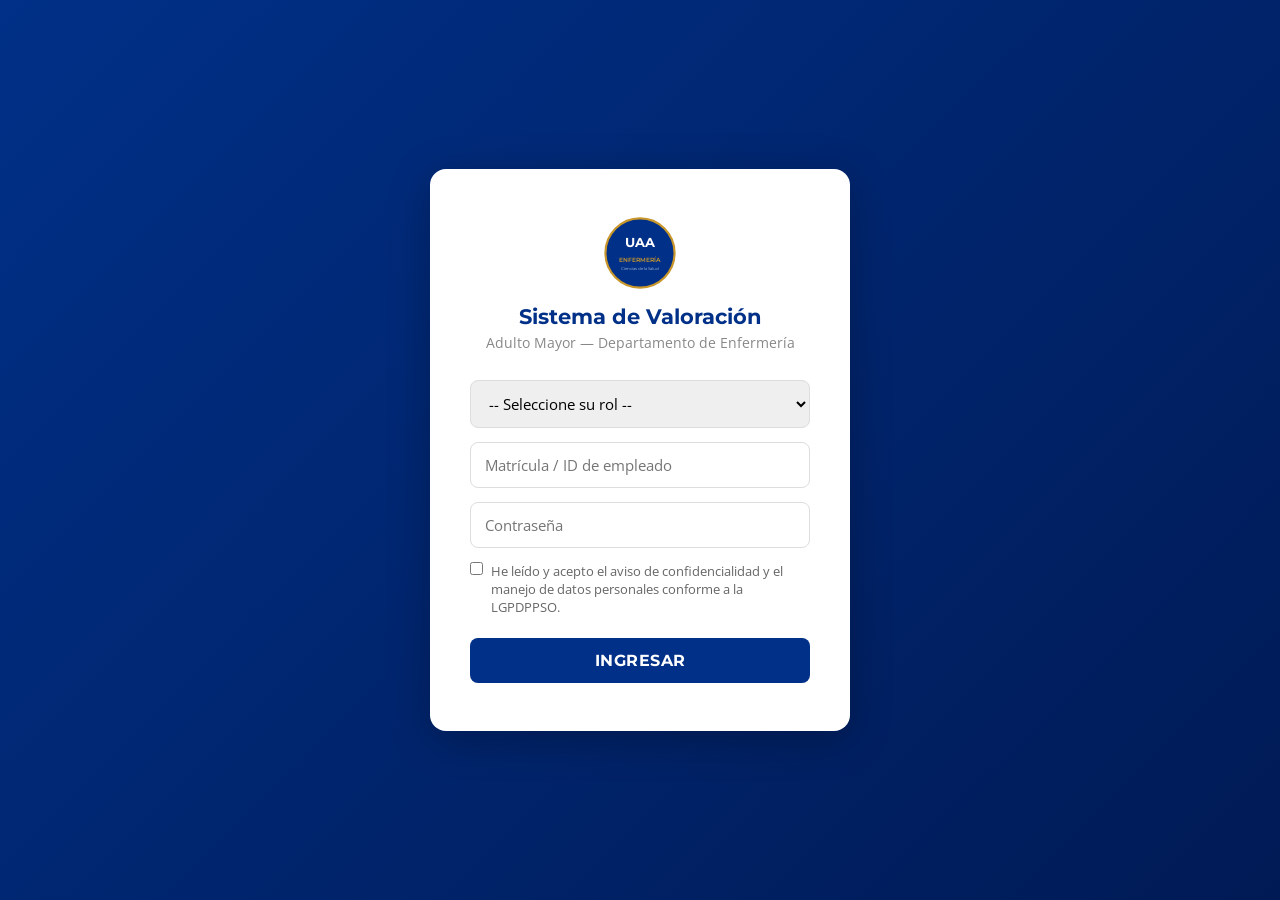
==== mavenproject1/src/main/webapp/index.html @ 27be97a5 "Mover projecto a apache netbeans" ====
<!DOCTYPE html>
<html lang="es">
<head>
  <meta charset="UTF-8" />
  <meta name="viewport" content="width=device-width, initial-scale=1.0"/>
  <title>Sistema de Valoración del Adulto Mayor — UAA Enfermería</title>

  <!-- Google Fonts -->
  <link href="https://fonts.googleapis.com/css2?family=Montserrat:wght@400;600;700&family=Open+Sans:wght@400;600&display=swap" rel="stylesheet"/>
  <link rel="stylesheet" href="styles/estilos.css">
  <script src="scripts/navegacion.js" defer></script>
  <script src="scripts/autenticacion.js" defer></script>
</head>
<body>

<!-- ==================================================
     PANTALLA 1: LOGIN
================================================== -->
<div id="login" class="pantalla activa">
  <div class="login-card">

    <!-- Logo UAA SVG -->
    <svg class="login-logo" viewBox="0 0 100 100" fill="none" xmlns="http://www.w3.org/2000/svg">
      <circle cx="50" cy="50" r="48" fill="#003087" stroke="#C8962A" stroke-width="3"/>
      <text x="50" y="42" text-anchor="middle" fill="white" font-family="Montserrat,sans-serif" font-size="18" font-weight="bold">UAA</text>
      <text x="50" y="62" text-anchor="middle" fill="#C8962A" font-family="Montserrat,sans-serif" font-size="8" font-weight="600">ENFERMERÍA</text>
      <text x="50" y="74" text-anchor="middle" fill="rgba(255,255,255,0.7)" font-family="Montserrat,sans-serif" font-size="6">Ciencias de la Salud</text>
    </svg>

    <h2>Sistema de Valoración</h2>
    <p>Adulto Mayor — Departamento de Enfermería</p>

    <!-- Selector de rol (para el prototipo) -->
    <select id="rolSelect">
      <option value="">-- Seleccione su rol --</option>
      <option value="estudiante">Estudiante</option>
      <option value="profesor">Profesor</option>
      <option value="coordinador">Coordinación / Jefe de Departamento</option>
    </select>

    <input type="text" id="inputId" placeholder="Matrícula / ID de empleado" />
    <input type="password" placeholder="Contraseña" />

    <div class="confidencialidad-check">
      <input type="checkbox" id="checkConf" />
      <label for="checkConf">
        He leído y acepto el aviso de confidencialidad y el manejo de datos personales conforme a la LGPDPPSO.
      </label>
    </div>

    <button class="btn-primary" onclick="iniciarSesion()">INGRESAR</button>
  </div>
</div>
---- mavenproject1/src/main/webapp/styles/estilos.css ----
/* =============================================
       VARIABLES DE COLOR (Paleta UAA)
    ============================================= */
    :root {
      --azul-uaa:     #003087;   /* azul institucional UAA */
      --azul-medio:   #0055B3;   /* azul medio para botones */
      --azul-claro:   #E8F0FB;   /* fondo secciones */
      --dorado-uaa:   #C8962A;   /* acento dorado UAA */
      --blanco:       #FFFFFF;
      --gris-claro:   #F4F6F9;
      --gris-texto:   #444444;
      --rojo-error:   #C0392B;
      --verde-ok:     #27AE60;
      --sombra:       0 4px 18px rgba(0,48,135,0.10);
    }

    /* =============================================
       RESET Y BASE
    ============================================= */
    * { box-sizing: border-box; margin: 0; padding: 0; }

    body {
      font-family: 'Open Sans', sans-serif;
      background: var(--gris-claro);
      color: var(--gris-texto);
      min-height: 100vh;
    }

    h1, h2, h3, h4 {
      font-family: 'Montserrat', sans-serif;
    }

    /* =============================================
       PANTALLAS (vistas)
       Solo se muestra la que tenga clase "activa"
    ============================================= */
    .pantalla { display: none; }
    .pantalla.activa { display: block; }

    /* =============================================
       HEADER INSTITUCIONAL
    ============================================= */
    .header {
      background: var(--azul-uaa);
      color: var(--blanco);
      padding: 14px 32px;
      display: flex;
      align-items: center;
      gap: 18px;
      box-shadow: var(--sombra);
    }

    /* Logo SVG UAA simple */
    .logo-uaa {
      width: 54px; height: 54px; flex-shrink: 0;
    }

    .header-textos h1 {
      font-size: 1rem;
      font-weight: 700;
      letter-spacing: 0.5px;
    }

    .header-textos p {
      font-size: 0.78rem;
      opacity: 0.85;
      margin-top: 2px;
    }

    .header-right {
      margin-left: auto;
      display: flex;
      align-items: center;
      gap: 14px;
    }

    .badge-usuario {
      background: rgba(255,255,255,0.15);
      border-radius: 20px;
      padding: 6px 14px;
      font-size: 0.82rem;
      font-family: 'Montserrat', sans-serif;
      font-weight: 600;
    }

    .btn-cerrar {
      background: transparent;
      border: 1.5px solid rgba(255,255,255,0.5);
      color: var(--blanco);
      padding: 6px 14px;
      border-radius: 6px;
      cursor: pointer;
      font-size: 0.8rem;
      transition: background 0.2s;
    }
    .btn-cerrar:hover { background: rgba(255,255,255,0.15); }

    /* =============================================
       ---- PANTALLA 1: LOGIN ----
    ============================================= */
    #login {
      min-height: 100vh;
      background: linear-gradient(135deg, var(--azul-uaa) 0%, #001a55 100%);
      display: flex;
      align-items: center;
      justify-content: center;
    }
    #login.activa { display: flex; }

    .login-card {
      background: var(--blanco);
      border-radius: 16px;
      box-shadow: 0 8px 40px rgba(0,0,0,0.25);
      padding: 48px 40px;
      width: 100%;
      max-width: 420px;
      text-align: center;
    }

    .login-logo {
      width: 72px; height: 72px; margin: 0 auto 10px;
    }

    .login-card h2 {
      color: var(--azul-uaa);
      font-size: 1.3rem;
      margin-bottom: 4px;
    }

    .login-card p {
      color: #888;
      font-size: 0.85rem;
      margin-bottom: 28px;
    }

    .login-card input,
    .login-card select {
      width: 100%;
      border: 1.5px solid #DDD;
      border-radius: 8px;
      padding: 12px 14px;
      font-size: 0.95rem;
      margin-bottom: 14px;
      font-family: 'Open Sans', sans-serif;
      transition: border-color 0.2s;
    }

    .login-card input:focus,
    .login-card select:focus {
      outline: none;
      border-color: var(--azul-medio);
    }

    .btn-primary {
      width: 100%;
      background: var(--azul-uaa);
      color: var(--blanco);
      border: none;
      border-radius: 8px;
      padding: 13px;
      font-size: 1rem;
      font-family: 'Montserrat', sans-serif;
      font-weight: 700;
      cursor: pointer;
      letter-spacing: 0.5px;
      transition: background 0.2s, transform 0.1s;
      margin-top: 6px;
    }
    .btn-primary:hover { background: var(--azul-medio); transform: translateY(-1px); }

    .confidencialidad-check {
      text-align: left;
      font-size: 0.8rem;
      color: #666;
      margin-bottom: 16px;
      display: flex;
      align-items: flex-start;
      gap: 8px;
    }
    .confidencialidad-check input { width: auto; margin: 0; }

    /* =============================================
       ---- PANTALLA 2: DASHBOARD ----
    ============================================= */
    #dashboard { background: var(--gris-claro); min-height: 100vh; }
    #dashboard.activa { display: block; }

    .dashboard-body {
      max-width: 1100px;
      margin: 0 auto;
      padding: 32px 20px;
    }

    .bienvenida {
      background: linear-gradient(90deg, var(--azul-uaa), var(--azul-medio));
      color: var(--blanco);
      border-radius: 14px;
      padding: 28px 32px;
      margin-bottom: 28px;
      display: flex;
      align-items: center;
      justify-content: space-between;
    }

    .bienvenida h2 { font-size: 1.4rem; margin-bottom: 6px; }
    .bienvenida p  { font-size: 0.9rem; opacity: 0.88; }

    .btn-nueva-val {
      background: var(--dorado-uaa);
      color: var(--blanco);
      border: none;
      border-radius: 10px;
      padding: 13px 24px;
      font-family: 'Montserrat', sans-serif;
      font-weight: 700;
      font-size: 0.95rem;
      cursor: pointer;
      white-space: nowrap;
      transition: opacity 0.2s;
    }
    .btn-nueva-val:hover { opacity: 0.88; }

    /* Tarjetas estadísticas */
    .stats-grid {
      display: grid;
      grid-template-columns: repeat(auto-fit, minmax(200px, 1fr));
      gap: 18px;
      margin-bottom: 28px;
    }

    .stat-card {
      background: var(--blanco);
      border-radius: 12px;
      padding: 22px 24px;
      box-shadow: var(--sombra);
      border-left: 5px solid var(--azul-uaa);
    }

    .stat-card.dorado { border-left-color: var(--dorado-uaa); }
    .stat-card.verde  { border-left-color: var(--verde-ok); }

    .stat-card .numero {
      font-family: 'Montserrat', sans-serif;
      font-size: 2rem;
      font-weight: 700;
      color: var(--azul-uaa);
    }
    .stat-card.dorado .numero { color: var(--dorado-uaa); }
    .stat-card.verde  .numero { color: var(--verde-ok); }

    .stat-card .etiqueta {
      font-size: 0.82rem;
      color: #888;
      margin-top: 4px;
    }

    /* Tabla de valoraciones */
    .seccion-tabla {
      background: var(--blanco);
      border-radius: 14px;
      box-shadow: var(--sombra);
      overflow: hidden;
    }

    .seccion-tabla h3 {
      padding: 20px 24px 16px;
      font-size: 1rem;
      color: var(--azul-uaa);
      border-bottom: 1px solid #EEE;
    }

    table {
      width: 100%;
      border-collapse: collapse;
    }

    thead tr { background: var(--azul-claro); }

    th {
      padding: 12px 18px;
      text-align: left;
      font-family: 'Montserrat', sans-serif;
      font-size: 0.82rem;
      color: var(--azul-uaa);
      font-weight: 700;
      letter-spacing: 0.3px;
    }

    td {
      padding: 13px 18px;
      font-size: 0.88rem;
      border-bottom: 1px solid #F0F0F0;
    }

    tr:last-child td { border-bottom: none; }
    tbody tr:hover { background: var(--gris-claro); }

    .badge {
      display: inline-block;
      padding: 3px 10px;
      border-radius: 20px;
      font-size: 0.75rem;
      font-weight: 600;
      font-family: 'Montserrat', sans-serif;
    }
    .badge-completada  { background: #D5F5E3; color: #1E8449; }
    .badge-progreso    { background: #FEF9E7; color: #B7950B; }
    .badge-revision    { background: #EBF5FB; color: #1A5276; }

    .btn-ver {
      background: var(--azul-claro);
      color: var(--azul-uaa);
      border: none;
      border-radius: 6px;
      padding: 6px 14px;
      font-size: 0.8rem;
      font-weight: 600;
      cursor: pointer;
      font-family: 'Montserrat', sans-serif;
      transition: background 0.2s;
    }
    .btn-ver:hover { background: #cdddf7; }

    /* =============================================
       ---- PANTALLA 3: CONSENTIMIENTO ----
    ============================================= */
    #consentimiento { min-height: 100vh; background: var(--gris-claro); }
    #consentimiento.activa { display: block; }

    .form-container {
      max-width: 780px;
      margin: 0 auto;
      padding: 32px 20px;
    }

    .form-card {
      background: var(--blanco);
      border-radius: 14px;
      box-shadow: var(--sombra);
      padding: 36px 40px;
    }

    .form-titulo {
      font-size: 1.15rem;
      color: var(--azul-uaa);
      margin-bottom: 6px;
    }

    .form-subtitulo {
      font-size: 0.85rem;
      color: #888;
      margin-bottom: 24px;
      padding-bottom: 20px;
      border-bottom: 1px solid #EEE;
    }

    .texto-confidencial {
      background: var(--azul-claro);
      border-left: 4px solid var(--azul-uaa);
      border-radius: 0 8px 8px 0;
      padding: 20px 22px;
      font-size: 0.87rem;
      line-height: 1.7;
      color: #333;
      margin-bottom: 28px;
    }

    .firma-area {
      border: 2px dashed #CCC;
      border-radius: 10px;
      padding: 20px;
      text-align: center;
      margin-bottom: 24px;
      background: #FAFAFA;
    }

    .firma-area p { font-size: 0.85rem; color: #999; margin-bottom: 10px; }

    canvas#firmaCanvas {
      border: 1.5px solid #DDD;
      border-radius: 6px;
      background: var(--blanco);
      cursor: crosshair;
      display: block;
      margin: 0 auto;
    }

    .btn-limpiar-firma {
      margin-top: 10px;
      background: none;
      border: 1px solid #CCC;
      border-radius: 6px;
      padding: 5px 14px;
      font-size: 0.8rem;
      cursor: pointer;
      color: #666;
    }

    .form-acciones {
      display: flex;
      gap: 14px;
      justify-content: flex-end;
      margin-top: 10px;
    }

    .btn-secondary {
      background: var(--blanco);
      color: var(--azul-uaa);
      border: 2px solid var(--azul-uaa);
      border-radius: 8px;
      padding: 11px 22px;
      font-family: 'Montserrat', sans-serif;
      font-weight: 600;
      font-size: 0.9rem;
      cursor: pointer;
      transition: background 0.2s;
    }
    .btn-secondary:hover { background: var(--azul-claro); }

    /* =============================================
       ---- PANTALLA 4: FORMULARIO VALORACIÓN ----
    ============================================= */
    #formulario { min-height: 100vh; background: var(--gris-claro); }
    #formulario.activa { display: block; }

    /* Barra de progreso por secciones */
    .barra-progreso {
      background: var(--blanco);
      border-bottom: 1px solid #EEE;
      padding: 16px 32px;
      display: flex;
      gap: 10px;
      overflow-x: auto;
    }

    .paso {
      display: flex;
      align-items: center;
      gap: 8px;
      font-size: 0.78rem;
      font-family: 'Montserrat', sans-serif;
      font-weight: 600;
      color: #AAA;
      white-space: nowrap;
      flex-shrink: 0;
    }

    .paso.activo { color: var(--azul-uaa); }
    .paso.completado { color: var(--verde-ok); }

    .paso-num {
      width: 26px; height: 26px;
      border-radius: 50%;
      background: #EEE;
      color: #AAA;
      display: flex; align-items: center; justify-content: center;
      font-size: 0.75rem;
      font-weight: 700;
      flex-shrink: 0;
    }
    .paso.activo    .paso-num { background: var(--azul-uaa); color: var(--blanco); }
    .paso.completado .paso-num { background: var(--verde-ok); color: var(--blanco); }

    .paso-sep { color: #CCC; font-size: 0.8rem; }

    /* Secciones del formulario */
    .seccion-form { display: none; }
    .seccion-form.activa { display: block; }

    .seccion-form h3 {
      font-size: 1rem;
      color: var(--azul-uaa);
      margin-bottom: 20px;
      padding-bottom: 12px;
      border-bottom: 2px solid var(--azul-claro);
      display: flex;
      align-items: center;
      gap: 10px;
    }

    .seccion-num {
      background: var(--azul-uaa);
      color: var(--blanco);
      width: 28px; height: 28px;
      border-radius: 50%;
      display: flex; align-items: center; justify-content: center;
      font-size: 0.8rem;
      font-weight: 700;
      flex-shrink: 0;
    }

    .mmse-subtitulo {
  font-size: 0.85rem;
  font-weight: 700;
  color: #555;
  margin: 16px 0 8px;
}

    /* Grupos de campos */
    .campo-grupo {
      display: grid;
      grid-template-columns: 1fr 1fr;
      gap: 16px;
      margin-bottom: 16px;
    }

    .campo-grupo.col-1 { grid-template-columns: 1fr; }
    .campo-grupo.col-3 { grid-template-columns: 1fr 1fr 1fr; }

    .campo label {
      display: block;
      font-size: 0.82rem;
      font-weight: 600;
      color: #555;
      margin-bottom: 6px;
    }

    .campo input[type="text"],
    .campo input[type="number"],
    .campo input[type="date"],
    .campo select,
    .campo textarea {
      width: 100%;
      border: 1.5px solid #DDD;
      border-radius: 8px;
      padding: 10px 12px;
      font-size: 0.9rem;
      font-family: 'Open Sans', sans-serif;
      transition: border-color 0.2s;
      background: var(--blanco);
    }

    .campo input:focus,
    .campo select:focus,
    .campo textarea:focus {
      outline: none;
      border-color: var(--azul-medio);
      box-shadow: 0 0 0 3px rgba(0,85,179,0.08);
    }

    /* Campos de casilla (checkboxes agrupados) */
    .campo-casillas label {
      font-size: 0.82rem;
      font-weight: 600;
      color: #555;
      margin-bottom: 8px;
      display: block;
    }

    .casillas-grid {
      display: flex;
      flex-wrap: wrap;
      gap: 8px;
    }

    .casilla-item {
      display: flex;
      align-items: center;
      gap: 6px;
      background: var(--gris-claro);
      border: 1.5px solid #DDD;
      border-radius: 7px;
      padding: 7px 12px;
      cursor: pointer;
      font-size: 0.83rem;
      transition: border-color 0.2s, background 0.2s;
    }

    .casilla-item:hover { border-color: var(--azul-medio); }
    .casilla-item input { cursor: pointer; accent-color: var(--azul-uaa); }
    .casilla-item.marcada { background: var(--azul-claro); border-color: var(--azul-uaa); }

    /* Sección solo-femenino */
    .aviso-genero {
      background: #FFF8E1;
      border-left: 4px solid var(--dorado-uaa);
      border-radius: 0 8px 8px 0;
      padding: 12px 16px;
      font-size: 0.83rem;
      color: #7D6608;
      margin-bottom: 18px;
    }

    /* Instrumento clínico: escala Sí/No */
    .escala-pregunta {
      display: flex;
      align-items: center;
      justify-content: space-between;
      padding: 10px 14px;
      border-radius: 8px;
      border: 1px solid #EEE;
      margin-bottom: 8px;
      background: #FAFAFA;
      font-size: 0.88rem;
    }

    .escala-pregunta:nth-child(even) { background: var(--blanco); }

    .escala-pregunta span { flex: 1; }

    .resp-sinno {
      display: flex;
      gap: 10px;
    }

    .resp-sinno label {
      display: flex;
      align-items: center;
      gap: 5px;
      font-size: 0.83rem;
      font-weight: 600;
      cursor: pointer;
      padding: 5px 12px;
      border-radius: 6px;
      border: 1.5px solid #DDD;
      transition: all 0.15s;
    }

    .resp-sinno input[type="radio"] { accent-color: var(--azul-uaa); }

    .resp-sinno label:has(input:checked) {
      background: var(--azul-claro);
      border-color: var(--azul-uaa);
      color: var(--azul-uaa);
    }

    /* Puntaje instrumento */
    .puntaje-caja {
      background: var(--azul-claro);
      border-radius: 10px;
      padding: 16px 20px;
      margin-top: 16px;
      display: flex;
      align-items: center;
      justify-content: space-between;
    }

    .puntaje-caja .puntaje-num {
      font-family: 'Montserrat', sans-serif;
      font-size: 2.2rem;
      font-weight: 700;
      color: var(--azul-uaa);
    }

    .puntaje-caja .puntaje-inter {
      font-size: 0.9rem;
      font-weight: 600;
      color: var(--verde-ok);
    }

    /* Navegación entre secciones */
    .nav-secciones {
      display: flex;
      justify-content: space-between;
      align-items: center;
      padding: 20px 0 0;
      border-top: 1px solid #EEE;
      margin-top: 24px;
    }

    .btn-nav {
      background: var(--azul-uaa);
      color: var(--blanco);
      border: none;
      border-radius: 8px;
      padding: 11px 24px;
      font-family: 'Montserrat', sans-serif;
      font-weight: 700;
      font-size: 0.9rem;
      cursor: pointer;
      transition: background 0.2s;
    }
    .btn-nav:hover { background: var(--azul-medio); }
    .btn-nav:disabled { background: #CCC; cursor: not-allowed; }

    .btn-nav-prev {
      background: var(--blanco);
      color: var(--azul-uaa);
      border: 2px solid var(--azul-uaa);
    }
    .btn-nav-prev:hover { background: var(--azul-claro); }

    .indicador-seccion {
      font-size: 0.85rem;
      color: #888;
      font-family: 'Montserrat', sans-serif;
    }

    /* =============================================
       FOOTER
    ============================================= */
    .footer {
      background: var(--azul-uaa);
      color: rgba(255,255,255,0.7);
      text-align: center;
      padding: 16px;
      font-size: 0.78rem;
      margin-top: 40px;
    }

    /* =============================================
       RESPONSIVE básico
    ============================================= */
    @media (max-width: 600px) {
      .campo-grupo { grid-template-columns: 1fr; }
      .campo-grupo.col-3 { grid-template-columns: 1fr; }
      .bienvenida { flex-direction: column; gap: 16px; }
      .form-card { padding: 24px 18px; }
      .header { padding: 12px 16px; }
    }
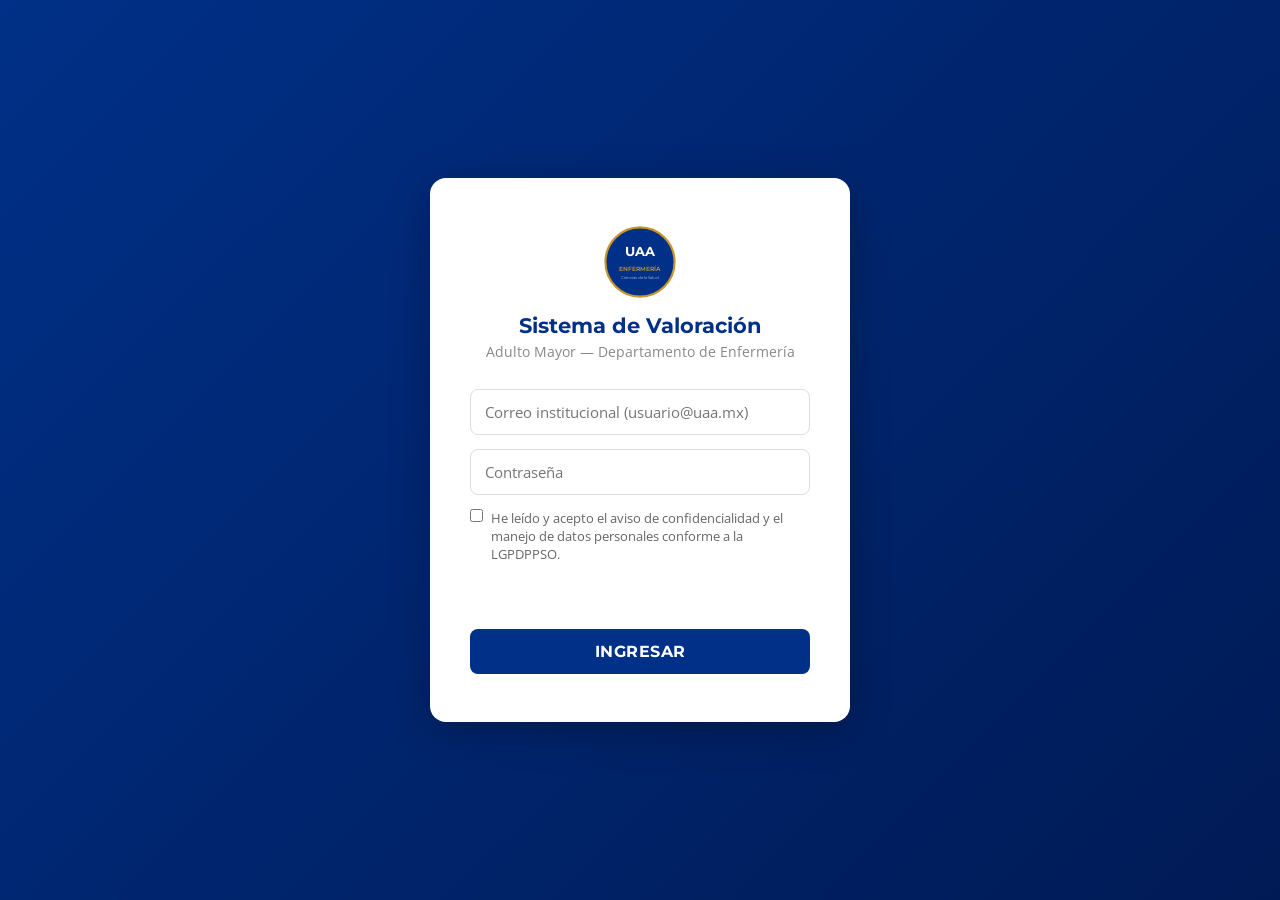
==== commit c2c952e4: "Agregar login de usuario admin funcional conectado a base de datos" ====
--- a/mavenproject1/src/main/webapp/index.html
+++ b/mavenproject1/src/main/webapp/index.html
@@ -4,18 +4,11 @@
   <meta charset="UTF-8" />
   <meta name="viewport" content="width=device-width, initial-scale=1.0"/>
   <title>Sistema de Valoración del Adulto Mayor — UAA Enfermería</title>
-
-  <!-- Google Fonts -->
   <link href="https://fonts.googleapis.com/css2?family=Montserrat:wght@400;600;700&family=Open+Sans:wght@400;600&display=swap" rel="stylesheet"/>
   <link rel="stylesheet" href="styles/estilos.css">
-  <script src="scripts/navegacion.js" defer></script>
-  <script src="scripts/autenticacion.js" defer></script>
 </head>
 <body>
 
-<!-- ==================================================
-     PANTALLA 1: LOGIN
-================================================== -->
 <div id="login" class="pantalla activa">
   <div class="login-card">
 
@@ -30,24 +23,40 @@
     <h2>Sistema de Valoración</h2>
     <p>Adulto Mayor — Departamento de Enfermería</p>
 
-    <!-- Selector de rol (para el prototipo) -->
-    <select id="rolSelect">
-      <option value="">-- Seleccione su rol --</option>
-      <option value="estudiante">Estudiante</option>
-      <option value="profesor">Profesor</option>
-      <option value="coordinador">Coordinación / Jefe de Departamento</option>
-    </select>
+    <!-- Formulario conectado al Servlet /api/login -->
+    <form id="formLogin" novalidate>
 
-    <input type="text" id="inputId" placeholder="Matrícula / ID de empleado" />
-    <input type="password" placeholder="Contraseña" />
+      <input type="email"
+             id="correo"
+             name="correo"
+             placeholder="Correo institucional (usuario@uaa.mx)"
+             required
+             autocomplete="email" />
 
-    <div class="confidencialidad-check">
-      <input type="checkbox" id="checkConf" />
-      <label for="checkConf">
-        He leído y acepto el aviso de confidencialidad y el manejo de datos personales conforme a la LGPDPPSO.
-      </label>
-    </div>
+      <input type="password"
+             id="contrasena"
+             name="contrasena"
+             placeholder="Contraseña"
+             required
+             autocomplete="current-password" />
 
-    <button class="btn-primary" onclick="iniciarSesion()">INGRESAR</button>
+      <div class="confidencialidad-check">
+        <input type="checkbox" id="checkConf" />
+        <label for="checkConf">
+          He leído y acepto el aviso de confidencialidad y el manejo de datos
+          personales conforme a la LGPDPPSO.
+        </label>
+      </div>
+
+      <!-- Mensaje de error del servidor -->
+      <p id="errorLogin" class="error-msg" aria-live="polite"></p>
+
+      <button type="submit" id="btnLogin" class="btn-primary">INGRESAR</button>
+
+    </form>
   </div>
-</div>+</div>
+
+<script src="scripts/autenticacion.js"></script>
+</body>
+</html>
--- a/mavenproject1/src/main/webapp/styles/estilos.css
+++ b/mavenproject1/src/main/webapp/styles/estilos.css
@@ -685,6 +685,13 @@
       color: #888;
       font-family: 'Montserrat', sans-serif;
     }
+    
+    .error-msg {
+    color: #c0392b;
+    font-size: 0.85rem;
+    min-height: 1.2em;
+    margin: 4px 0;
+}
 
     /* =============================================
        FOOTER
